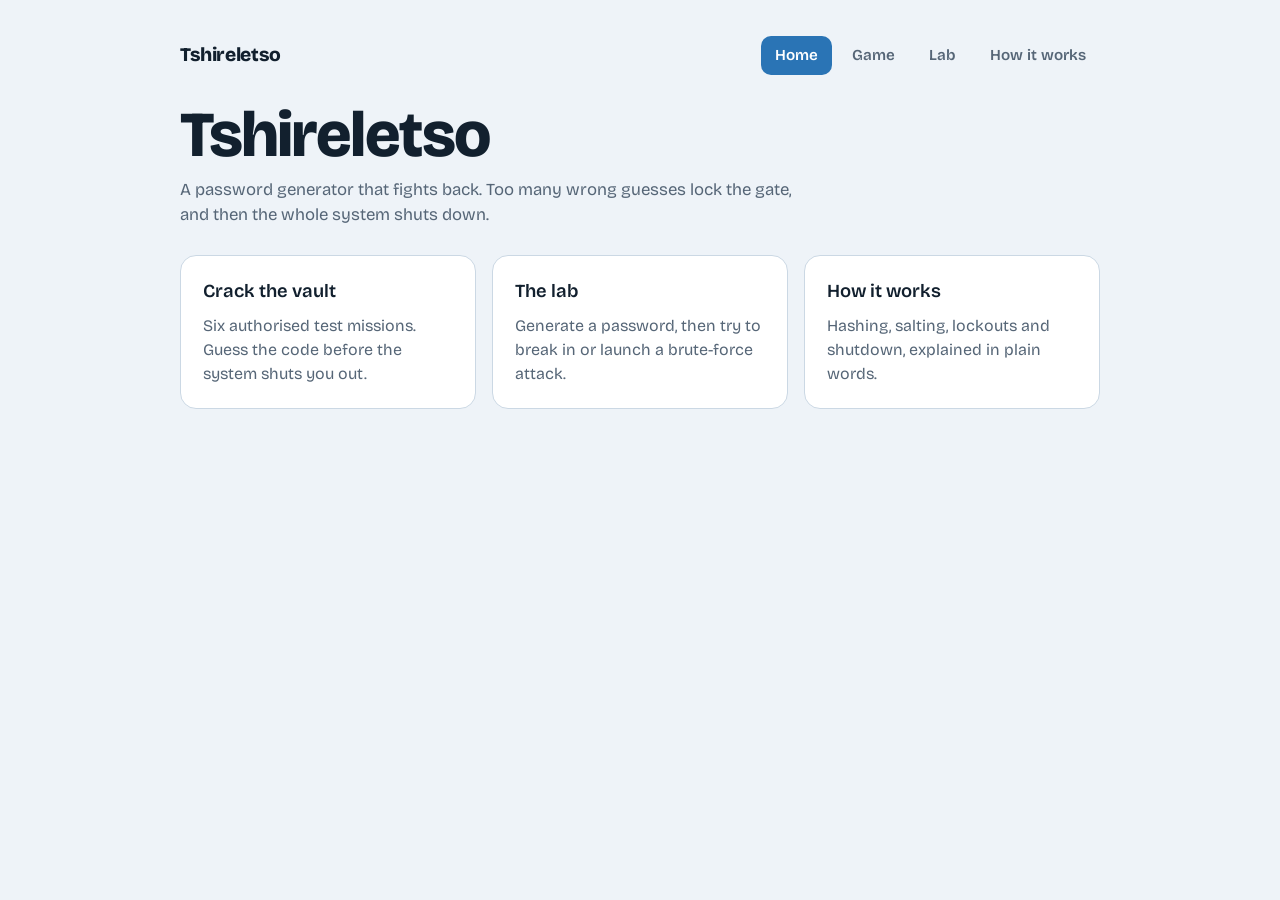
==== index.html @ e915ac2b "Add files via upload" ====
<!DOCTYPE html>
<html lang="en">
<head>
<meta charset="utf-8">
<meta name="viewport" content="width=device-width, initial-scale=1, viewport-fit=cover">
<title>Tshireletso: password generator with lockout</title>
<link rel="preconnect" href="https://fonts.googleapis.com">
<link rel="preconnect" href="https://fonts.gstatic.com" crossorigin>
<link href="https://fonts.googleapis.com/css2?family=Bricolage+Grotesque:wght@400;600;800&family=JetBrains+Mono:wght@400;600&display=swap" rel="stylesheet">
<link rel="stylesheet" href="style.css">
</head>
<body>
<main>
 <header class="top">
  <a class="brand" href="#home">Tshireletso</a>
  <nav aria-label="Pages"><a href="#home">Home</a><a href="#game">Game</a><a href="#lab">Lab</a><a href="#learn">How it works</a></nav>
 </header>
 <section class="page" id="p-home">
  <h1>Tshireletso</h1>
 <p class="lead">A password generator that fights back. Too many wrong guesses lock the gate, and then the whole system shuts down.</p>
  <div class="cards">
   <a href="#game"><h2>Crack the vault</h2><p>Six authorised test missions. Guess the code before the system shuts you out.</p></a>
   <a href="#lab"><h2>The lab</h2><p>Generate a password, then try to break in or launch a brute-force attack.</p></a>
   <a href="#learn"><h2>How it works</h2><p>Hashing, salting, lockouts and shutdown, explained in plain words.</p></a>
  </div>
 </section>
 <div class="page" id="p-game" hidden>
 <section class="panel game" aria-labelledby="h-game">
  <h2 id="h-game">Crack the vault</h2>
  <ul class="board" id="g-board" aria-label="Missions"></ul>
  <p class="gline" id="g-info"></p>
  <p id="g-story" style="margin:0 0 10px"></p>
  <p class="note" style="margin:0 0 4px" id="g-score"></p>
  <p class="note" style="margin:0">You are the attacker. After each guess, a filled dot means a right character in the right place. A hollow dot means a right character in the wrong place. A lockout follows your 3rd and 6th wrong guess, and the 9th shuts the system down.</p>
  <div class="meter" id="g-meter" role="img" aria-label="Guesses used"></div>
  <form id="g-form" autocomplete="off">
   <input id="g-guess" type="text" aria-label="Your guess" autocapitalize="characters" spellcheck="false">
   <button id="g-go" type="submit">Hack</button>
   <button id="g-hint" class="alt" type="button"></button>
   <button id="g-next" type="button" hidden>Next level</button>
  </form>
  <p class="status" id="g-status" role="status"></p>
  <p class="note" id="g-hintline" aria-live="polite" style="margin:6px 0 0"></p>
  <ol class="glog" id="g-log" aria-label="Your guesses"></ol>
 </section>
 </div>
 <div class="page" id="p-lab" hidden>
 <div class="grid">
  <section class="panel" aria-labelledby="h-gen">
   <h2 id="h-gen">Generate a password</h2>
   <label for="len">Length <output id="lenv">16</output></label>
   <input id="len" type="range" min="8" max="32" value="16">
   <label class="check"><input id="sym" type="checkbox" checked> Include symbols</label>
   <button id="gen" type="button">Generate password</button>
   <div class="pw" id="pw" aria-live="polite"></div>
   <div class="row"><button id="copy" class="alt" type="button">Copy</button></div>
   <p class="note">The new password is the only one the gate accepts. Only its salted hash is kept, never the text.</p>
  </section>
  <section class="panel" aria-labelledby="h-gate">
   <h2 id="h-gate">Try to log in</h2>
   <form id="form" autocomplete="off">
    <input id="guess" type="password" placeholder="Enter the password" aria-label="Password" disabled>
    <button id="go" type="submit" disabled>Log in</button>
   </form>
   <div class="meter" id="meter" role="img" aria-label="Failed attempts"></div>
   <div class="note" id="count" style="margin:0"></div>
   <p class="status" id="status" role="status">Generate a password first.</p>
   <p class="note" id="rule"></p>
   <div class="attack">
    <button id="atk" class="alt" type="button" disabled>Launch brute-force attack</button>
    <label class="check"><input id="fast" type="checkbox"> Fast demo (5 s lockouts)</label>
    <p class="note" id="stats" aria-live="polite"></p>
   </div>
   <ol class="log" id="log" aria-label="Failed login log"></ol>
  </section>
 </div>
 <p class="note">Demo running in your browser. Refreshing the page resets the counter.</p>
 </div>
 <div class="page learn" id="p-learn" hidden>
  <section class="panel">
   <h2>What the system does</h2>
   <ol>
    <li>It builds a password with the browser’s secure random generator.</li>
    <li>It keeps only a salted PBKDF2 hash, never the password itself.</li>
    <li>Each login guess is hashed the same way and compared with the stored hash.</li>
    <li>Wrong guesses are logged. Every 3rd one locks the gate, and the 9th shuts the system down.</li>
   </ol>
   <h2>Why lockouts work</h2>
   <p>A computer can try thousands of guesses a second, so a short or common password falls fast. A lockout cuts that to a handful of guesses a minute, which turns a quick attack into one that takes years.</p>
   <h2>Where the idea has limits</h2>
   <p>Shutting everything down is a blunt tool. Anyone can fail nine times on purpose and take the system offline, which is called a denial of service. Real systems usually lock one account, add delays, and alert the owner. This demo also counts failures in your browser, so a refresh resets it. A real gate keeps the count on a server.</p>
   <h2>Test with permission</h2>
   <p>Every mission in the game is an authorised test. In real security work you only test a system with written permission from its owner. Testing without permission is illegal, even when you mean no harm.</p>
  </section>
 </div>
</main>

<div class="off" id="off" role="alertdialog" aria-modal="true" aria-labelledby="off-t">
 <div>
  <div class="bar"></div>
  <h2 id="off-t">System shut down</h2>
  <p id="off-p"></p>
  <button id="restart" type="button">Restart system</button>
 </div>
</div>

<div class="off" id="goff" role="alertdialog" aria-modal="true" aria-labelledby="goff-t">
 <div>
  <div class="bar"></div>
  <h2 id="goff-t">Locked out</h2>
  <p id="goff-p"></p>
  <button id="g-restart" type="button">Play again</button>
 </div>
</div>

<script src="core.js"></script>
<script src="game.js"></script>
<script src="main.js"></script>
</body>
</html>
---- style.css ----
:root{
 --bg:#eef3f8;--surface:#fff;--ink:#12202e;--muted:#566677;--line:#cbd8e4;--track:#dbe6f0;
 --accent:#2a74b5;--accent-ink:#fff;--danger:#c4352f;--ok:#17805a;
 --sans:"Bricolage Grotesque",system-ui,-apple-system,"Segoe UI",sans-serif;
 --mono:"JetBrains Mono",ui-monospace,Menlo,Consolas,monospace;
 box-sizing:border-box;padding-top:env(safe-area-inset-top,0px);padding-bottom:env(safe-area-inset-bottom,0px);
}
@media (prefers-color-scheme:dark){:root:not([data-theme="light"]){
 --bg:#0c1722;--surface:#132333;--ink:#e8f0f7;--muted:#8fa3b6;--line:#25384b;--track:#1d3145;
 --accent:#75aadb;--accent-ink:#0c1722;--danger:#ff6b63;--ok:#4fd1a0;color-scheme:dark}}
:root[data-theme="dark"]{
 --bg:#0c1722;--surface:#132333;--ink:#e8f0f7;--muted:#8fa3b6;--line:#25384b;--track:#1d3145;
 --accent:#75aadb;--accent-ink:#0c1722;--danger:#ff6b63;--ok:#4fd1a0;color-scheme:dark}
html{scroll-padding-top:env(safe-area-inset-top,0px)}
*,*::before,*::after{box-sizing:border-box}
body{margin:0;background:var(--bg);color:var(--ink);font-family:var(--sans);line-height:1.5}
main{max-width:960px;margin:0 auto;padding:36px 20px 48px}
h1{font-size:clamp(2.4rem,8vw,4rem);font-weight:800;letter-spacing:-.03em;line-height:1;margin:0 0 10px}
.lead{color:var(--muted);max-width:56ch;margin:0 0 28px;font-size:1.05rem}
.grid{display:grid;gap:20px}
@media(min-width:780px){.grid{grid-template-columns:1fr 1fr}}
.panel{background:var(--surface);border:1px solid var(--line);border-radius:16px;padding:22px}
h2{font-size:1.15rem;font-weight:600;margin:0 0 16px}
label{display:flex;justify-content:space-between;font-weight:600;font-size:.95rem;margin-bottom:6px}
output{font-family:var(--mono);color:var(--accent)}
input[type=range]{width:100%;accent-color:var(--accent);margin:0 0 14px}
.check{justify-content:flex-start;gap:10px;font-weight:400;margin:0 0 18px}
input[type=checkbox]{accent-color:var(--accent);width:18px;height:18px;margin:0}
button{font:inherit;font-weight:600;border:0;border-radius:10px;padding:11px 18px;cursor:pointer;background:var(--accent);color:var(--accent-ink)}
button.alt{background:transparent;color:var(--ink);border:1px solid var(--line)}
button:disabled,input:disabled{opacity:.5;cursor:not-allowed}
:focus-visible{outline:3px solid var(--accent);outline-offset:2px}
.pw{font-family:var(--mono);font-size:1.15rem;font-weight:600;word-break:break-all;background:var(--bg);border:1px solid var(--line);border-radius:10px;padding:14px;min-height:56px;margin:18px 0 12px}
.pw:empty::before{content:"Your password appears here";color:var(--muted);font-weight:400}
.row{display:flex;gap:10px;flex-wrap:wrap;align-items:center}
.note{color:var(--muted);font-size:.9rem;margin:14px 0 0}
input[type=password]{width:100%;font:inherit;font-family:var(--mono);padding:12px 14px;border-radius:10px;border:1px solid var(--line);background:var(--bg);color:var(--ink);margin-bottom:12px}
.meter{display:flex;gap:14px;margin:20px 0 6px}
.meter div{display:flex;gap:4px;flex:1}
.meter i{flex:1;height:14px;border-radius:3px;background:var(--track)}
.meter i.x{background:var(--danger)}
.status{min-height:1.5em;margin:12px 0 0;font-weight:600}
.bad{color:var(--danger)}.ok{color:var(--ok)}
.log{list-style:none;margin:10px 0 0;padding:0;max-height:170px;overflow-y:auto;font-family:var(--mono);font-size:.82rem}
.log li{padding:6px 0;border-top:1px solid var(--line);display:flex;gap:12px}
.log time{color:var(--muted)}
.log:empty::before{content:"No failed logins yet.";color:var(--muted);font-family:var(--sans);font-size:.9rem}
.attack{margin-top:18px;padding-top:18px;border-top:1px solid var(--line)}
.attack .check{margin:12px 0 0}
.game{margin-bottom:20px}
.game form{display:flex;gap:10px;flex-wrap:wrap;margin:14px 0 0}
.game input[type=text]{flex:1;min-width:160px;font:inherit;font-family:var(--mono);font-size:1.1rem;letter-spacing:.2em;text-transform:uppercase;padding:12px 14px;border-radius:10px;border:1px solid var(--line);background:var(--bg);color:var(--ink)}
.gline{margin:0 0 4px;font-weight:600}
.glog{list-style:none;margin:14px 0 0;padding:0;font-family:var(--mono)}
.glog li{display:flex;align-items:center;gap:14px;padding:8px 0;border-top:1px solid var(--line);letter-spacing:.2em}
.glog small{margin-left:auto;font-family:var(--sans);letter-spacing:0;color:var(--muted);font-size:.85rem}
.pegs{display:flex;gap:5px}
.pg{width:14px;height:14px;border-radius:50%;border:2px solid var(--accent)}
.pg.e{background:var(--accent)}
.meter i.w{background:var(--ok)}
.top{display:flex;justify-content:space-between;align-items:center;gap:16px;flex-wrap:wrap;margin:0 0 28px}
.brand{font-weight:800;font-size:1.2rem;letter-spacing:-.02em;color:var(--ink);text-decoration:none}
.top nav{display:flex;gap:6px;flex-wrap:wrap}
.top nav a{padding:8px 14px;border-radius:10px;color:var(--muted);text-decoration:none;font-weight:600;font-size:.95rem}
.top nav a[aria-current="page"]{background:var(--accent);color:var(--accent-ink)}
.cards{display:grid;gap:16px;margin-top:8px}
@media(min-width:780px){.cards{grid-template-columns:repeat(3,1fr)}}
.cards a{display:block;background:var(--surface);border:1px solid var(--line);border-radius:16px;padding:22px;color:var(--ink);text-decoration:none}
.cards a:hover{border-color:var(--accent)}
.cards h2{margin:0 0 8px}.cards p{margin:0;color:var(--muted)}
.learn ol{margin:0 0 24px;padding-left:20px}.learn li{margin:0 0 8px}
.learn p{margin:0 0 24px;max-width:62ch}
.board{list-style:none;display:flex;flex-wrap:wrap;gap:8px;padding:0;margin:0 0 14px}
.board li{padding:6px 12px;border:1px solid var(--line);border-radius:20px;font-size:.88rem;color:var(--muted)}
.board li.now{border-color:var(--accent);color:var(--ink);font-weight:600}
.board li.done{color:var(--ok);border-color:var(--ok)}
.off{position:fixed;inset:0;z-index:10;background:#000;color:#fff;display:grid;place-items:center;text-align:center;padding:24px;opacity:0;visibility:hidden;transition:opacity .9s,visibility .9s}
.off.on{opacity:1;visibility:visible}
.off h2{font-size:clamp(1.8rem,6vw,3rem);font-weight:800;margin:0 0 10px}
.off p{max-width:44ch;margin:0 auto 24px;color:#b8c7d6}
.off .bar{width:min(320px,70vw);height:3px;background:#75aadb;margin:0 auto 28px}
.off button{background:#75aadb;color:#0c1722}
@media(prefers-reduced-motion:reduce){.off{transition:none}}
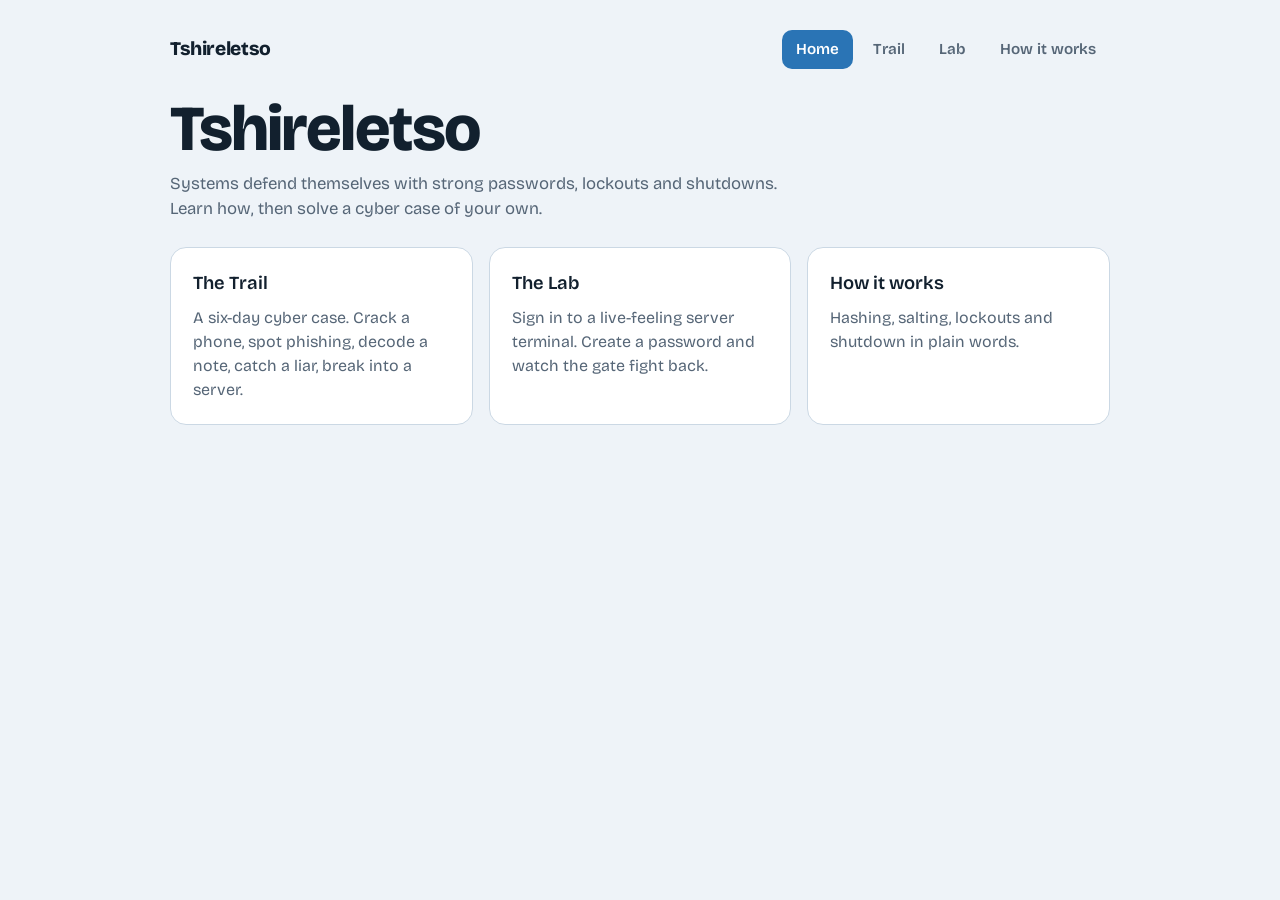
==== commit 1420d9a3: "Add files via upload" ====
--- a/index.html
+++ b/index.html
@@ -3,7 +3,7 @@
 <head>
 <meta charset="utf-8">
 <meta name="viewport" content="width=device-width, initial-scale=1, viewport-fit=cover">
-<title>Tshireletso: password generator with lockout</title>
+<title>Tshireletso</title>
 <link rel="preconnect" href="https://fonts.googleapis.com">
 <link rel="preconnect" href="https://fonts.gstatic.com" crossorigin>
 <link href="https://fonts.googleapis.com/css2?family=Bricolage+Grotesque:wght@400;600;800&family=JetBrains+Mono:wght@400;600&display=swap" rel="stylesheet">
@@ -13,108 +13,70 @@
 <main>
  <header class="top">
   <a class="brand" href="#home">Tshireletso</a>
-  <nav aria-label="Pages"><a href="#home">Home</a><a href="#game">Game</a><a href="#lab">Lab</a><a href="#learn">How it works</a></nav>
+  <nav aria-label="Pages"><a href="#home">Home</a><a href="#trail">Trail</a><a href="#lab">Lab</a><a href="#learn">How it works</a></nav>
  </header>
+
  <section class="page" id="p-home">
   <h1>Tshireletso</h1>
- <p class="lead">A password generator that fights back. Too many wrong guesses lock the gate, and then the whole system shuts down.</p>
+  <p class="lead">Systems defend themselves with strong passwords, lockouts and shutdowns. Learn how, then solve a cyber case of your own.</p>
   <div class="cards">
-   <a href="#game"><h2>Crack the vault</h2><p>Six authorised test missions. Guess the code before the system shuts you out.</p></a>
-   <a href="#lab"><h2>The lab</h2><p>Generate a password, then try to break in or launch a brute-force attack.</p></a>
-   <a href="#learn"><h2>How it works</h2><p>Hashing, salting, lockouts and shutdown, explained in plain words.</p></a>
+   <a href="#trail"><h2>The Trail</h2><p>A six-day cyber case. Crack a phone, spot phishing, decode a note, catch a liar, break into a server.</p></a>
+   <a href="#lab"><h2>The Lab</h2><p>Sign in to a live-feeling server terminal. Create a password and watch the gate fight back.</p></a>
+   <a href="#learn"><h2>How it works</h2><p>Hashing, salting, lockouts and shutdown in plain words.</p></a>
   </div>
  </section>
- <div class="page" id="p-game" hidden>
- <section class="panel game" aria-labelledby="h-game">
-  <h2 id="h-game">Crack the vault</h2>
-  <ul class="board" id="g-board" aria-label="Missions"></ul>
-  <p class="gline" id="g-info"></p>
-  <p id="g-story" style="margin:0 0 10px"></p>
-  <p class="note" style="margin:0 0 4px" id="g-score"></p>
-  <p class="note" style="margin:0">You are the attacker. After each guess, a filled dot means a right character in the right place. A hollow dot means a right character in the wrong place. A lockout follows your 3rd and 6th wrong guess, and the 9th shuts the system down.</p>
-  <div class="meter" id="g-meter" role="img" aria-label="Guesses used"></div>
-  <form id="g-form" autocomplete="off">
-   <input id="g-guess" type="text" aria-label="Your guess" autocapitalize="characters" spellcheck="false">
-   <button id="g-go" type="submit">Hack</button>
-   <button id="g-hint" class="alt" type="button"></button>
-   <button id="g-next" type="button" hidden>Next level</button>
-  </form>
-  <p class="status" id="g-status" role="status"></p>
-  <p class="note" id="g-hintline" aria-live="polite" style="margin:6px 0 0"></p>
-  <ol class="glog" id="g-log" aria-label="Your guesses"></ol>
- </section>
+
+ <div class="page" id="p-trail" hidden>
+  <ol class="map" id="map" aria-label="Case progress"></ol>
+  <div class="g2">
+   <section class="panel" aria-labelledby="s-title">
+    <p class="kicker" id="s-kick"></p>
+    <h2 id="s-title"></h2>
+    <div id="s-story"></div>
+    <div class="meter" id="s-meter" role="img" aria-label="Wrong codes so far"></div>
+    <div class="play" id="s-play"></div>
+    <p class="status" id="s-status" role="status"></p>
+    <div class="row"><button id="s-hint" class="alt" type="button"></button><button id="s-next" type="button" hidden>Next day</button></div>
+   </section>
+   <section class="panel"><h2>Evidence</h2><ul class="chips" id="ev"></ul><p class="note" id="s-score"></p></section>
+  </div>
  </div>
+
  <div class="page" id="p-lab" hidden>
- <div class="grid">
-  <section class="panel" aria-labelledby="h-gen">
-   <h2 id="h-gen">Generate a password</h2>
-   <label for="len">Length <output id="lenv">16</output></label>
-   <input id="len" type="range" min="8" max="32" value="16">
-   <label class="check"><input id="sym" type="checkbox" checked> Include symbols</label>
-   <button id="gen" type="button">Generate password</button>
-   <div class="pw" id="pw" aria-live="polite"></div>
-   <div class="row"><button id="copy" class="alt" type="button">Copy</button></div>
-   <p class="note">The new password is the only one the gate accepts. Only its salted hash is kept, never the text.</p>
-  </section>
-  <section class="panel" aria-labelledby="h-gate">
-   <h2 id="h-gate">Try to log in</h2>
-   <form id="form" autocomplete="off">
-    <input id="guess" type="password" placeholder="Enter the password" aria-label="Password" disabled>
-    <button id="go" type="submit" disabled>Log in</button>
-   </form>
-   <div class="meter" id="meter" role="img" aria-label="Failed attempts"></div>
-   <div class="note" id="count" style="margin:0"></div>
-   <p class="status" id="status" role="status">Generate a password first.</p>
-   <p class="note" id="rule"></p>
-   <div class="attack">
-    <button id="atk" class="alt" type="button" disabled>Launch brute-force attack</button>
-    <label class="check"><input id="fast" type="checkbox"> Fast demo (5 s lockouts)</label>
-    <p class="note" id="stats" aria-live="polite"></p>
-   </div>
-   <ol class="log" id="log" aria-label="Failed login log"></ol>
-  </section>
+  <div class="term" id="term">
+   <div class="tbar"><span>ssh admin@10.0.4.17</span><span id="t-fail">failed 0/9</span></div>
+   <div class="tbody" id="t-out" role="log" aria-live="polite"></div>
+   <label class="tin"><span id="t-ps"></span><input id="t-cmd" type="text" autocomplete="off" autocapitalize="off" spellcheck="false" aria-label="Terminal input"></label>
+  </div>
+  <p class="note">A simulated server for learning. Try: help, genpass, login, attack, fast.</p>
  </div>
- <p class="note">Demo running in your browser. Refreshing the page resets the counter.</p>
- </div>
+
  <div class="page learn" id="p-learn" hidden>
   <section class="panel">
-   <h2>What the system does</h2>
+   <h2>What the gate does</h2>
    <ol>
     <li>It builds a password with the browser’s secure random generator.</li>
     <li>It keeps only a salted PBKDF2 hash, never the password itself.</li>
     <li>Each login guess is hashed the same way and compared with the stored hash.</li>
-    <li>Wrong guesses are logged. Every 3rd one locks the gate, and the 9th shuts the system down.</li>
+    <li>Failures are logged. Every 3rd one locks the gate, and the 9th halts the system.</li>
    </ol>
-   <h2>Why lockouts work</h2>
-   <p>A computer can try thousands of guesses a second, so a short or common password falls fast. A lockout cuts that to a handful of guesses a minute, which turns a quick attack into one that takes years.</p>
-   <h2>Where the idea has limits</h2>
-   <p>Shutting everything down is a blunt tool. Anyone can fail nine times on purpose and take the system offline, which is called a denial of service. Real systems usually lock one account, add delays, and alert the owner. This demo also counts failures in your browser, so a refresh resets it. A real gate keeps the count on a server.</p>
-   <h2>Test with permission</h2>
-   <p>Every mission in the game is an authorised test. In real security work you only test a system with written permission from its owner. Testing without permission is illegal, even when you mean no harm.</p>
+   <h2>Why it works</h2>
+   <p>A computer can try thousands of guesses a second. Lockouts cut that to a handful a minute, so a quick attack becomes one that takes years.</p>
+   <h2>Where it falls short</h2>
+   <p>Halting everything lets anyone take the system offline by failing on purpose. Real systems lock one account, add delays and alert the owner. This demo also counts failures in your browser, where a real gate would count them on a server.</p>
+   <h2>What the Trail teaches</h2>
+   <p>Check the sender’s domain, distrust urgency, never give a password by email, and never use a birthday as a passcode. Test only systems you have written permission to test.</p>
   </section>
  </div>
 </main>
 
 <div class="off" id="off" role="alertdialog" aria-modal="true" aria-labelledby="off-t">
- <div>
-  <div class="bar"></div>
-  <h2 id="off-t">System shut down</h2>
-  <p id="off-p"></p>
-  <button id="restart" type="button">Restart system</button>
- </div>
-</div>
-
-<div class="off" id="goff" role="alertdialog" aria-modal="true" aria-labelledby="goff-t">
- <div>
-  <div class="bar"></div>
-  <h2 id="goff-t">Locked out</h2>
-  <p id="goff-p"></p>
-  <button id="g-restart" type="button">Play again</button>
- </div>
+ <div><div class="bar"></div><h2 id="off-t">Device wiped</h2><p id="off-p"></p><button id="off-b" type="button">Try this day again</button></div>
 </div>
 
 <script src="core.js"></script>
-<script src="game.js"></script>
+<script src="trail.js"></script>
+<script src="lab.js"></script>
 <script src="main.js"></script>
 </body>
 </html>
--- a/style.css
+++ b/style.css
@@ -1,6 +1,7 @@
 :root{
  --bg:#eef3f8;--surface:#fff;--ink:#12202e;--muted:#566677;--line:#cbd8e4;--track:#dbe6f0;
  --accent:#2a74b5;--accent-ink:#fff;--danger:#c4352f;--ok:#17805a;
+ --tbg:#07101a;--tbar:#0d1b2a;--tfg:#cfe3f5;--tbad:#ff7b72;--tok:#4fd1a0;--twarn:#e3b341;
  --sans:"Bricolage Grotesque",system-ui,-apple-system,"Segoe UI",sans-serif;
  --mono:"JetBrains Mono",ui-monospace,Menlo,Consolas,monospace;
  box-sizing:border-box;padding-top:env(safe-area-inset-top,0px);padding-bottom:env(safe-area-inset-bottom,0px);
@@ -13,67 +14,67 @@
  --accent:#75aadb;--accent-ink:#0c1722;--danger:#ff6b63;--ok:#4fd1a0;color-scheme:dark}
 html{scroll-padding-top:env(safe-area-inset-top,0px)}
 *,*::before,*::after{box-sizing:border-box}
+[hidden]{display:none!important}
 body{margin:0;background:var(--bg);color:var(--ink);font-family:var(--sans);line-height:1.5}
-main{max-width:960px;margin:0 auto;padding:36px 20px 48px}
+main{max-width:980px;margin:0 auto;padding:30px 20px 48px}
 h1{font-size:clamp(2.4rem,8vw,4rem);font-weight:800;letter-spacing:-.03em;line-height:1;margin:0 0 10px}
-.lead{color:var(--muted);max-width:56ch;margin:0 0 28px;font-size:1.05rem}
-.grid{display:grid;gap:20px}
-@media(min-width:780px){.grid{grid-template-columns:1fr 1fr}}
-.panel{background:var(--surface);border:1px solid var(--line);border-radius:16px;padding:22px}
-h2{font-size:1.15rem;font-weight:600;margin:0 0 16px}
-label{display:flex;justify-content:space-between;font-weight:600;font-size:.95rem;margin-bottom:6px}
-output{font-family:var(--mono);color:var(--accent)}
-input[type=range]{width:100%;accent-color:var(--accent);margin:0 0 14px}
-.check{justify-content:flex-start;gap:10px;font-weight:400;margin:0 0 18px}
-input[type=checkbox]{accent-color:var(--accent);width:18px;height:18px;margin:0}
-button{font:inherit;font-weight:600;border:0;border-radius:10px;padding:11px 18px;cursor:pointer;background:var(--accent);color:var(--accent-ink)}
-button.alt{background:transparent;color:var(--ink);border:1px solid var(--line)}
-button:disabled,input:disabled{opacity:.5;cursor:not-allowed}
-:focus-visible{outline:3px solid var(--accent);outline-offset:2px}
-.pw{font-family:var(--mono);font-size:1.15rem;font-weight:600;word-break:break-all;background:var(--bg);border:1px solid var(--line);border-radius:10px;padding:14px;min-height:56px;margin:18px 0 12px}
-.pw:empty::before{content:"Your password appears here";color:var(--muted);font-weight:400}
-.row{display:flex;gap:10px;flex-wrap:wrap;align-items:center}
-.note{color:var(--muted);font-size:.9rem;margin:14px 0 0}
-input[type=password]{width:100%;font:inherit;font-family:var(--mono);padding:12px 14px;border-radius:10px;border:1px solid var(--line);background:var(--bg);color:var(--ink);margin-bottom:12px}
-.meter{display:flex;gap:14px;margin:20px 0 6px}
-.meter div{display:flex;gap:4px;flex:1}
-.meter i{flex:1;height:14px;border-radius:3px;background:var(--track)}
-.meter i.x{background:var(--danger)}
-.status{min-height:1.5em;margin:12px 0 0;font-weight:600}
-.bad{color:var(--danger)}.ok{color:var(--ok)}
-.log{list-style:none;margin:10px 0 0;padding:0;max-height:170px;overflow-y:auto;font-family:var(--mono);font-size:.82rem}
-.log li{padding:6px 0;border-top:1px solid var(--line);display:flex;gap:12px}
-.log time{color:var(--muted)}
-.log:empty::before{content:"No failed logins yet.";color:var(--muted);font-family:var(--sans);font-size:.9rem}
-.attack{margin-top:18px;padding-top:18px;border-top:1px solid var(--line)}
-.attack .check{margin:12px 0 0}
-.game{margin-bottom:20px}
-.game form{display:flex;gap:10px;flex-wrap:wrap;margin:14px 0 0}
-.game input[type=text]{flex:1;min-width:160px;font:inherit;font-family:var(--mono);font-size:1.1rem;letter-spacing:.2em;text-transform:uppercase;padding:12px 14px;border-radius:10px;border:1px solid var(--line);background:var(--bg);color:var(--ink)}
-.gline{margin:0 0 4px;font-weight:600}
-.glog{list-style:none;margin:14px 0 0;padding:0;font-family:var(--mono)}
-.glog li{display:flex;align-items:center;gap:14px;padding:8px 0;border-top:1px solid var(--line);letter-spacing:.2em}
-.glog small{margin-left:auto;font-family:var(--sans);letter-spacing:0;color:var(--muted);font-size:.85rem}
-.pegs{display:flex;gap:5px}
-.pg{width:14px;height:14px;border-radius:50%;border:2px solid var(--accent)}
-.pg.e{background:var(--accent)}
-.meter i.w{background:var(--ok)}
+h2{font-size:1.15rem;font-weight:600;margin:0 0 14px}
+.lead{color:var(--muted);max-width:58ch;margin:0 0 26px;font-size:1.05rem}
 .top{display:flex;justify-content:space-between;align-items:center;gap:16px;flex-wrap:wrap;margin:0 0 28px}
 .brand{font-weight:800;font-size:1.2rem;letter-spacing:-.02em;color:var(--ink);text-decoration:none}
 .top nav{display:flex;gap:6px;flex-wrap:wrap}
 .top nav a{padding:8px 14px;border-radius:10px;color:var(--muted);text-decoration:none;font-weight:600;font-size:.95rem}
 .top nav a[aria-current="page"]{background:var(--accent);color:var(--accent-ink)}
-.cards{display:grid;gap:16px;margin-top:8px}
-@media(min-width:780px){.cards{grid-template-columns:repeat(3,1fr)}}
+.cards{display:grid;gap:16px}
+@media(min-width:780px){.cards{grid-template-columns:repeat(3,1fr)}.g2{grid-template-columns:1.6fr 1fr}}
 .cards a{display:block;background:var(--surface);border:1px solid var(--line);border-radius:16px;padding:22px;color:var(--ink);text-decoration:none}
 .cards a:hover{border-color:var(--accent)}
 .cards h2{margin:0 0 8px}.cards p{margin:0;color:var(--muted)}
-.learn ol{margin:0 0 24px;padding-left:20px}.learn li{margin:0 0 8px}
-.learn p{margin:0 0 24px;max-width:62ch}
-.board{list-style:none;display:flex;flex-wrap:wrap;gap:8px;padding:0;margin:0 0 14px}
-.board li{padding:6px 12px;border:1px solid var(--line);border-radius:20px;font-size:.88rem;color:var(--muted)}
-.board li.now{border-color:var(--accent);color:var(--ink);font-weight:600}
-.board li.done{color:var(--ok);border-color:var(--ok)}
+.panel{background:var(--surface);border:1px solid var(--line);border-radius:16px;padding:22px}
+.g2{display:grid;gap:20px}
+.note{color:var(--muted);font-size:.9rem;margin:12px 0 0}
+button{font:inherit;font-weight:600;border:0;border-radius:10px;padding:11px 18px;cursor:pointer;background:var(--accent);color:var(--accent-ink)}
+button.alt{background:transparent;color:var(--ink);border:1px solid var(--line)}
+button:disabled,input:disabled{opacity:.5;cursor:not-allowed}
+:focus-visible{outline:3px solid var(--accent);outline-offset:2px}
+.map{list-style:none;display:flex;margin:0 0 22px;padding:0}
+.map li{flex:1;text-align:center;font-size:.8rem;color:var(--muted);position:relative}
+.map li::before{content:"";display:block;width:26px;height:26px;margin:0 auto 6px;border-radius:50%;border:2px solid var(--line);background:var(--surface)}
+.map li::after{content:"";position:absolute;top:12px;left:calc(50% + 17px);right:calc(-50% + 17px);height:2px;background:var(--line)}
+.map li:last-child::after{display:none}
+.map li.done::before{background:var(--ok);border-color:var(--ok)}.map li.done::after{background:var(--ok)}
+.map li.now::before{background:var(--accent);border-color:var(--accent)}.map li.now{color:var(--ink);font-weight:600}
+.kicker{color:var(--accent);font-weight:600;font-size:.9rem;margin:0 0 4px}
+.msg{border-left:3px solid var(--accent);padding:2px 0 2px 12px;margin:0 0 12px}
+.msg b{display:block;font-size:.85rem;color:var(--muted)}
+.play form{display:flex;gap:10px;flex-wrap:wrap;margin:14px 0 0}
+.play form>div{flex:1 1 100%}
+.play input[type=text]{flex:1;min-width:160px;font:inherit;font-family:var(--mono);font-size:1.1rem;padding:12px 14px;border-radius:10px;border:1px solid var(--line);background:var(--bg);color:var(--ink)}
+.opt{display:flex;gap:10px;align-items:flex-start;padding:10px 12px;border:1px solid var(--line);border-radius:10px;margin:0 0 8px;cursor:pointer}
+.opt input{margin-top:5px;accent-color:var(--accent)}
+.who{display:flex;gap:10px;flex-wrap:wrap;margin-top:14px}
+.status{min-height:1.5em;margin:12px 0 0;font-weight:600}.bad{color:var(--danger)}.ok{color:var(--ok)}
+.row{display:flex;gap:10px;flex-wrap:wrap;margin-top:8px}
+.chips{list-style:none;margin:0;padding:0;display:grid;gap:8px}
+.chips li{padding:8px 12px;border:1px solid var(--line);border-radius:10px;font-size:.92rem}
+.chips:empty::before{content:"Nothing yet. Solve a day to collect evidence.";color:var(--muted);font-size:.92rem}
+.meter{display:flex;gap:14px;margin:14px 0 4px}
+.meter div{display:flex;gap:4px;flex:1}
+.meter i{flex:1;height:12px;border-radius:3px;background:var(--track)}.meter i.x{background:var(--danger)}
+.glog{list-style:none;margin:14px 0 0;padding:0;font-family:var(--mono)}
+.glog li{display:flex;align-items:center;gap:14px;padding:8px 0;border-top:1px solid var(--line);letter-spacing:.2em}
+.glog small{margin-left:auto;font-family:var(--sans);letter-spacing:0;color:var(--muted);font-size:.85rem}
+.pegs{display:flex;gap:5px}.pg{width:14px;height:14px;border-radius:50%;border:2px solid var(--accent)}.pg.e{background:var(--accent)}
+.term{background:var(--tbg);color:var(--tfg);border:1px solid var(--line);border-radius:14px;font-family:var(--mono);font-size:.9rem;overflow:hidden}
+.term:focus-within{outline:3px solid var(--accent);outline-offset:2px}
+.tbar{display:flex;justify-content:space-between;gap:12px;padding:10px 14px;background:var(--tbar);color:#8fa3b6;font-size:.8rem}
+.tbody{padding:14px 14px 4px;height:min(58vh,480px);overflow-y:auto}
+.tl{white-space:pre-wrap;word-break:break-word;min-height:1.45em}
+.tl.bad{color:var(--tbad)}.tl.ok{color:var(--tok)}.tl.warn{color:var(--twarn)}
+.tin{display:flex;padding:4px 14px 14px;margin:0;font-weight:400}
+.tin span{white-space:pre;color:#75aadb}
+.tin input{flex:1;min-width:0;background:transparent;border:0;color:inherit;font:inherit;padding:0;outline:0}
+.learn p,.learn li{max-width:62ch}.learn ol{margin:0 0 22px;padding-left:20px}.learn p{margin:0 0 22px}
 .off{position:fixed;inset:0;z-index:10;background:#000;color:#fff;display:grid;place-items:center;text-align:center;padding:24px;opacity:0;visibility:hidden;transition:opacity .9s,visibility .9s}
 .off.on{opacity:1;visibility:visible}
 .off h2{font-size:clamp(1.8rem,6vw,3rem);font-weight:800;margin:0 0 10px}
